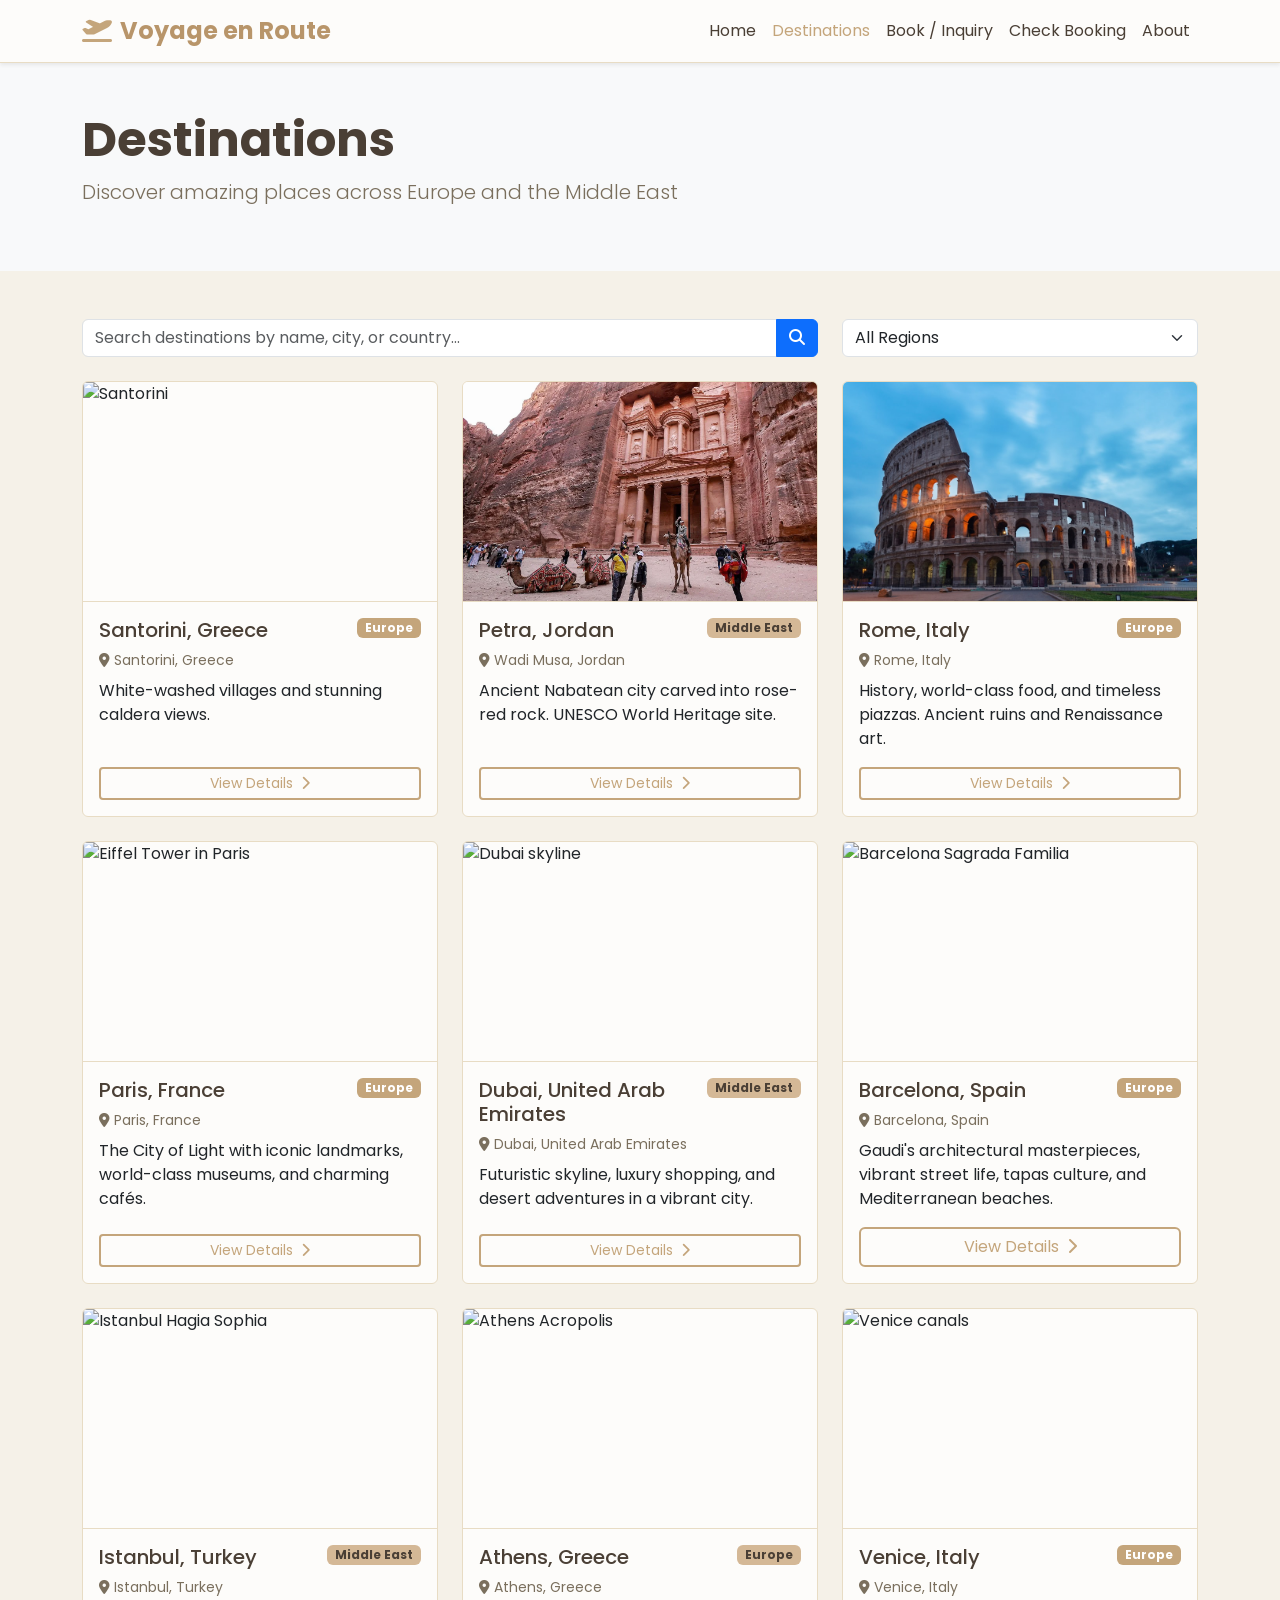
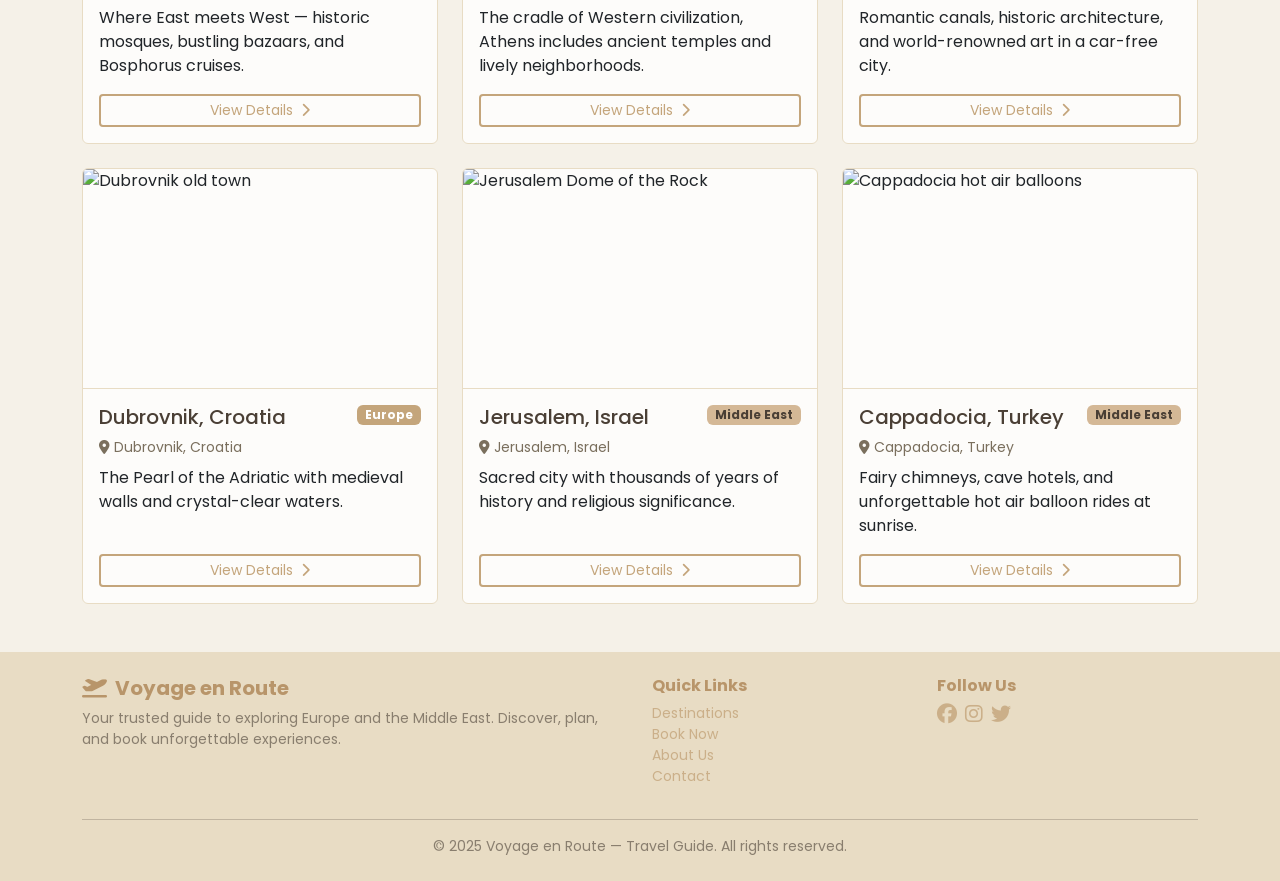
==== destinations/index.html @ e8e1bd35 "NVR V0.1" ====
<!doctype html>
<html lang="en">

<head>
    <meta charset="utf-8">
    <meta name="viewport" content="width=device-width, initial-scale=1">
    <meta name="description" content="Browse destinations across Europe and the Middle East.">
    <title>Destinations — Voyage en Route</title>

    <!-- fonts from google, i'm using this bcos why not -->
    <link rel="preconnect" href="https://fonts.googleapis.com">
    <link rel="preconnect" href="https://fonts.gstatic.com" crossorigin>
    <link href="https://fonts.googleapis.com/css2?family=Poppins:wght@400;600;700&display=swap" rel="stylesheet">

    <!-- font awesome, bcos ig it's awesome? -->
    <link rel="stylesheet" href="https://cdnjs.cloudflare.com/ajax/libs/font-awesome/6.5.1/css/all.min.css">

    <!-- bootstrap duh -->
    <link href="https://cdn.jsdelivr.net/npm/bootstrap@5.3.8/dist/css/bootstrap.min.css" rel="stylesheet">

    <!-- styles.css for cooler things -->
    <link rel="stylesheet" href="../assets/css/styles.css">
</head>

<body>
    <!-- oh this is the header!! -->
    <nav class="navbar navbar-expand-lg navbar-light bg-white shadow-sm sticky-top">
        <div class="container">
            <a class="navbar-brand fw-bold fs-4" href="../home.html">
                <i class="fas fa-plane-departure text-primary me-2"></i>Voyage en Route
            </a>
            <button class="navbar-toggler" type="button" data-bs-toggle="collapse" data-bs-target="#navbarNav"
                aria-controls="navbarNav" aria-expanded="false" aria-label="Toggle navigation">
                <span class="navbar-toggler-icon"></span>
            </button>
            <div class="collapse navbar-collapse" id="navbarNav">
                <ul class="navbar-nav ms-auto">
                    <li class="nav-item">
                        <a class="nav-link" href="../home.html">Home</a>
                    </li>
                    <li class="nav-item">
                        <a class="nav-link active" aria-current="page" href="index.html">Destinations</a>
                    </li>
                    <li class="nav-item">
                        <a class="nav-link" href="../bookings/create.html">Book / Inquiry</a>
                    </li>
                    <li class="nav-item">
                        <a class="nav-link" href="../bookings/check.html">Check Booking</a>
                    </li>
                    <li class="nav-item">
                        <a class="nav-link" href="../home.html#about">About</a>
                    </li>
                </ul>
            </div>
        </div>
    </nav>

    <!-- wait nvm this is the header -->
    <header class="bg-light py-5">
        <div class="container">
            <h1 class="display-5 fw-bold mb-2">Destinations</h1>
            <p class="lead text-muted">Discover amazing places across Europe and the Middle East</p>
        </div>
    </header>

    <!-- main page -->
    <main class="container my-5">
        <!-- search/filter your destinations -->
        <div class="row mb-4">
            <div class="col-md-8">
                <div class="input-group">
                    <input type="search" id="searchInput" class="form-control"
                        placeholder="Search destinations by name, city, or country...">
                    <button class="btn btn-primary" type="button">
                        <i class="fas fa-search"></i>
                    </button>
                </div>
            </div>
            <div class="col-md-4">
                <select class="form-select" id="regionFilter">
                    <option value="all">All Regions</option>
                    <option value="europe">Europe</option>
                    <option value="middleeast">Middle East</option>
                </select>
            </div>
        </div>

        <!-- destination grid? -->
        <div class="row g-4" id="destinationsGrid">
            <div class="col-sm-6 col-md-4" data-region="europe">
                <article class="card h-100 destination-card">
                    <img src="https://plus.unsplash.com/premium_photo-1661964149725-fbf14eabd38c?q=80&w=1170&auto=format&fit=crop&ixlib=rb-4.1.0&ixid=M3wxMjA3fDB8MHxwaG90by1wYWdlfHx8fGVufDB8fHx8fA%3D%3D" class="card-img-top" alt="Santorini">
                    <div class="card-body d-flex flex-column">
                        <div class="d-flex justify-content-between align-items-start mb-2">
                            <h5 class="card-title mb-0">Santorini, Greece</h5>
                            <span class="badge bg-primary">Europe</span>
                        </div>

                        <p class="card-text text-muted small mb-2">
                            <i class="fas fa-map-marker-alt me-1"></i>Santorini, Greece
                        </p>

                        <p class="card-text flex-grow-1">White-washed villages and stunning caldera views.</p>
                        <div class="mt-auto">
                            <a href="view.html?slug=santorini" class="btn btn-outline-primary btn-sm w-100">
                                View Details
                                <i class="fas fa-chevron-right ms-1"></i>
                            </a>
                        </div>
                    </div>
                </article>
            </div>

            <div class="col-sm-6 col-md-4" data-region="middleeast">
                <article class="card h-100 destination-card">
                    <img src="../assets/images/petra.jpg" class="card-img-top" alt="Petra ancient treasury">
                    <div class="card-body d-flex flex-column">
                        <div class="d-flex justify-content-between align-items-start mb-2">
                            <h5 class="card-title mb-0">Petra, Jordan</h5>
                            <span class="badge bg-warning text-dark">Middle East</span>
                        </div>

                        <p class="card-text text-muted small mb-2">
                            <i class="fas fa-map-marker-alt me-1"></i>Wadi Musa, Jordan
                        </p>

                        <p class="card-text flex-grow-1">Ancient Nabatean city carved into rose-red rock. UNESCO World
                            Heritage site.</p>
                        <div class="mt-auto">
                            <a href="view.html?slug=petra" class="btn btn-outline-primary btn-sm w-100">
                                View Details
                                <i class="fas fa-chevron-right ms-1"></i>
                            </a>
                        </div>
                    </div>
                </article>
            </div>

            <div class="col-sm-6 col-md-4" data-region="europe">
                <article class="card h-100 destination-card">
                    <img src="../assets/images/rome.jpg" class="card-img-top" alt="Colosseum in Rome">
                    <div class="card-body d-flex flex-column">
                        <div class="d-flex justify-content-between align-items-start mb-2">
                            <h5 class="card-title mb-0">Rome, Italy</h5>
                            <span class="badge bg-primary">Europe</span>
                        </div>

                        <p class="card-text text-muted small mb-2">
                            <i class="fas fa-map-marker-alt me-1"></i>Rome, Italy
                        </p>

                        <p class="card-text flex-grow-1">History, world-class food, and timeless piazzas. Ancient ruins
                            and Renaissance art.</p>
                        <div class="mt-auto">
                            <a href="view.html?slug=rome" class="btn btn-outline-primary btn-sm w-100">
                                View Details
                                <i class="fas fa-chevron-right ms-1"></i>
                            </a>
                        </div>
                    </div>
                </article>
            </div>

            <div class="col-sm-6 col-md-4" data-region="europe">
                <article class="card h-100 destination-card">
                    <img src="https://images.unsplash.com/photo-1502602898657-3e91760cbb34?w=900&auto=format&fit=crop"
                        class="card-img-top" alt="Eiffel Tower in Paris">
                    <div class="card-body d-flex flex-column">
                        <div class="d-flex justify-content-between align-items-start mb-2">
                            <h5 class="card-title mb-0">Paris, France</h5>
                            <span class="badge bg-primary">Europe</span>
                        </div>

                        <p class="card-text text-muted small mb-2">
                            <i class="fas fa-map-marker-alt me-1"></i>Paris, France
                        </p>

                        <p class="card-text flex-grow-1">The City of Light with iconic landmarks, world-class museums,
                            and charming cafés.</p>
                        <div class="mt-auto">
                            <a href="view.html?slug=paris" class="btn btn-outline-primary btn-sm w-100">
                                View Details
                                <i class="fas fa-chevron-right ms-1"></i>
                            </a>
                        </div>
                    </div>
                </article>
            </div>

            <div class="col-sm-6 col-md-4" data-region="middleeast">
                <article class="card h-100 destination-card">
                    <img src="https://images.unsplash.com/photo-1512453979798-5ea266f8880c?w=900&auto=format&fit=crop"
                        class="card-img-top" alt="Dubai skyline">
                    <div class="card-body d-flex flex-column">
                        <div class="d-flex justify-content-between align-items-start mb-2">
                            <h5 class="card-title mb-0">Dubai, United Arab Emirates</h5>
                            <span class="badge bg-warning text-dark">Middle East</span>
                        </div>

                        <p class="card-text text-muted small mb-2">
                            <i class="fas fa-map-marker-alt me-1"></i>Dubai, United Arab Emirates
                        </p>

                        <p class="card-text flex-grow-1">Futuristic skyline, luxury shopping, and desert adventures in a
                            vibrant city.</p>
                        <div class="mt-auto">
                            <a href="view.html?slug=dubai" class="btn btn-outline-primary btn-sm w-100">
                                View Details
                                <i class="fas fa-chevron-right ms-1"></i>
                            </a>
                        </div>
                    </div>
                </article>
            </div>

            <div class="col-sm-6 col-md-4" data-region="europe">
                <article class="card h-100 destination-card">
                    <img src="https://images.unsplash.com/photo-1583422409516-2895a77efded?w=900&auto=format&fit=crop"
                        class="card-img-top" alt="Barcelona Sagrada Familia">
                    <div class="card-body d-flex flex-column">
                        <div class="d-flex justify-content-between align-items-start mb-2">
                            <h5 class="card-title mb-0">Barcelona, Spain</h5>
                            <span class="badge bg-primary">Europe</span>
                        </div>

                        <p class="card-text text-muted small mb-2">
                            <i class="fas fa-map-marker-alt me-1"></i>Barcelona, Spain
                        </p>

                        <p class="card-text flex-grow-1">Gaudi's architectural masterpieces, vibrant street life, tapas
                            culture, and Mediterranean beaches.</p>
                        <div class="mt-auto">
                            <a href="view.html?slug=barcelona" class="btn btn-outline-primary btn0sm w-100">
                                View Details
                                <i class="fas fa-chevron-right ms-1"></i>
                            </a>
                        </div>
                    </div>
                </article>
            </div>

            <div class="col-sm-6 col-md-4" data-region="middleeast">
                <article class="card h-100 destination-card">
                    <img src="https://images.unsplash.com/photo-1524231757912-21f4fe3a7200?w=900&auto=format&fit=crop"
                        class="card-img-top" alt="Istanbul Hagia Sophia">
                    <div class="card-body d-flex flex-column">
                        <div class="d-flex justify-content-between align-items-start mb-2">
                            <h5 class="card-title mb-0">Istanbul, Turkey</h5>
                            <span class="badge bg-warning text-dark">Middle East</span>
                        </div>

                        <p class="card-text text-muted small mb-2">
                            <i class="fas fa-map-marker-alt me-1"></i>Istanbul, Turkey
                        </p>

                        <p class="card-text flex-grow-1">Where East meets West — historic mosques, bustling bazaars, and
                            Bosphorus cruises.</p>

                        <div class="mt-auto">
                            <a href="view.html?slug=istanbul" class="btn btn-outline-primary btn-sm w-100">
                                View Details
                                <i class="fas fa-chevron-right ms-1"></i>
                            </a>
                        </div>
                    </div>
                </article>
            </div>

            <div class="col-sm-6 col-md-4" data-region="europe">
                <article class="card h-100 destination-card">
                    <img src="https://images.unsplash.com/photo-1605707141131-aa742dcf4671?q=80&w=735&auto=format&fit=crop&ixlib=rb-4.1.0&ixid=M3wxMjA3fDB8MHxwaG90by1wYWdlfHx8fGVufDB8fHx8fA%3D%3D"
                        class="card-img-top" alt="Athens Acropolis">
                    <div class="card-body d-flex flex-column">
                        <div class="d-flex justify-content-between align-items-start mb-2">
                            <h5 class="card-title mb-0">Athens, Greece</h5>
                            <span class="badge bg-warning text-dark">Europe</span>
                        </div>

                        <p class="card-text text-muted small mb-2">
                            <i class="fas fa-map-marker-alt me-1"></i>Athens, Greece
                        </p>

                        <p class="card-text flex-grow-1">The cradle of Western civilization, Athens includes ancient
                            temples and lively neighborhoods.</p>

                        <div class="mt-auto">
                            <a href="view.html?slug=athens" class="btn btn-outline-primary btn-sm w-100">
                                View Details <i class="fas fa-chevron-right ms-1"></i>
                            </a>
                        </div>
                    </div>
                </article>
            </div>

            <div class="col-sm-6 col-md-4" data-region="europe">
                <article class="card h-100 destination-card">
                    <img src="https://images.unsplash.com/photo-1523906921802-b5d2d899e93b?w=900&auto=format&fit=crop"
                        class="card-img-top" alt="Venice canals">
                    <div class="card-body d-flex flex-column">
                        <div class="d-flex justify-content-between align-items-start mb-2">
                            <h5 class="card-title mb-0">Venice, Italy</h5>
                            <span class="badge bg-primary">Europe</span>
                        </div>

                        <p class="card-text text-muted small mb-2">
                            <i class="fas fa-map-marker-alt me-1"></i>Venice, Italy
                        </p>

                        <p class="card-text flex-grow-1">Romantic canals, historic architecture, and world-renowned art
                            in a car-free city.</p>

                        <div class="mt-auto">
                            <a href="view.html?slug=venice" class="btn btn-outline-primary btn-sm w-100">
                                View Details <i class="fas fa-chevron-right ms-1"></i>
                            </a>
                        </div>
                    </div>
                </article>
            </div>

            <div class="col-sm-6 col-md-4" data-region="europe">
                <article class="card h-100 destination-card">
                    <img src="https://images.unsplash.com/photo-1414862625453-d87604a607e4?q=80&w=1332&auto=format&fit=crop&ixlib=rb-4.1.0&ixid=M3wxMjA3fDB8MHxwaG90by1wYWdlfHx8fGVufDB8fHx8fA%3D%3D"
                        class="card-img-top" alt="Dubrovnik old town">
                    <div class="card-body d-flex flex-column">
                        <div class="d-flex justify-content-between align-items-start mb-2">
                            <h5 class="card-title mb-0">Dubrovnik, Croatia</h5>
                            <span class="badge bg-primary">Europe</span>
                        </div>

                        <p class="card-text text-muted small mb-2">
                            <i class="fas fa-map-marker-alt me-1"></i>Dubrovnik, Croatia
                        </p>

                        <p class="card-text flex-grow-1">The Pearl of the Adriatic with medieval walls and crystal-clear
                            waters.</p>

                        <div class="mt-auto">
                            <a href="view.html?slug=dubrovnik" class="btn btn-outline-primary btn-sm w-100">
                                View Details <i class="fas fa-chevron-right ms-1"></i>
                            </a>
                        </div>
                    </div>
                </article>
            </div>

            <div class="col-sm-6 col-md-4" data-region="middleeast">
                <article class="card h-100 destination-card">
                    <img src="https://images.unsplash.com/photo-1614517453351-6c1522fc7a56?q=80&w=1170&auto=format&fit=crop&ixlib=rb-4.1.0&ixid=M3wxMjA3fDB8MHxwaG90by1wYWdlfHx8fGVufDB8fHx8fA%3D%3D"
                        class="card-img-top" alt="Jerusalem Dome of the Rock">
                    <div class="card-body d-flex flex-column">
                        <div class="d-flex justify-content-between align-items-start mb-2">
                            <h5 class="card-title mb-0">Jerusalem, Israel</h5>
                            <span class="badge bg-warning text-dark">Middle East</span>
                        </div>

                        <p class="card-text text-muted small mb-2">
                            <i class="fas fa-map-marker-alt me-1"></i>Jerusalem, Israel
                        </p>

                        <p class="card-text flex-grow-1">Sacred city with thousands of years of history and religious
                            significance.</p>

                        <div class="mt-auto">
                            <a href="view.html?slug=jerusalem" class="btn btn-outline-primary btn-sm w-100">
                                View Details <i class="fas fa-chevron-right ms-1"></i>
                            </a>
                        </div>
                    </div>
                </article>
            </div>

            <div class="col-sm-6 col-md-4" data-region="middleeast">
                <article class="card h-100 destination-card">
                    <img src="https://images.unsplash.com/photo-1627933577672-d191b77baa9c?q=80&w=1170&auto=format&fit=crop&ixlib=rb-4.1.0&ixid=M3wxMjA3fDB8MHxwaG90by1wYWdlfHx8fGVufDB8fHx8fA%3D%3D"
                        class="card-img-top" alt="Cappadocia hot air balloons">
                    <div class="card-body d-flex flex-column">
                        <div class="d-flex justify-content-between align-items-start mb-2">
                            <h5 class="card-title mb-0">Cappadocia, Turkey</h5>
                            <span class="badge bg-warning text-dark">Middle East</span>
                        </div>

                        <p class="card-text text-muted small mb-2">
                            <i class="fas fa-map-marker-alt me-1"></i>Cappadocia, Turkey
                        </p>

                        <p class="card-text flex-grow-1">Fairy chimneys, cave hotels, and unforgettable hot air balloon
                            rides at sunrise.</p>

                        <div class="mt-auto">
                            <a href="view.html?slug=cappadocia" class="btn btn-outline-primary btn-sm w-100">
                                View Details <i class="fas fa-chevron-right ms-1"></i>
                            </a>
                        </div>
                    </div>
                </article>
            </div>
        </div>
    </main>

    <!-- yay we reached the footer -->
    <footer class="bg-dark text-white py-4" id="about">
      <div class="container">
        <div class="row">
          <div class="col-md-6 mb-3 mb-md-0">
            <h5 class="fw-bold">
              <i class="fas fa-plane-departure me-2"></i>Voyage en Route
            </h5>
            <p class="small text-white-50">Your trusted guide to exploring Europe and the Middle East. Discover, plan, and book unforgettable experiences.</p>
          </div>
          <div class="col-md-3 mb-3 mb-md-0">
            <h6 class="fw-bold">Quick Links</h6>
            <ul class="list-unstyled small">
              <li><a href="destinations/index.html" class="text-white-50 text-decoration-none">Destinations</a></li>
              <li><a href="bookings/create.html" class="text-white-50 text-decoration-none">Book Now</a></li>
              <li><a href="../home.html#about" class="text-white-50 text-decoration-none">About Us</a></li>
              <li><a href="#" class="text-white-50 text-decoration-none">Contact</a></li>
            </ul>
          </div>
          <div class="col-md-3">
            <h6 class="fw-bold">Follow Us</h6>
            <div class="d-flex gap-2">
              <a href="#" class="text-white-50" aria-label="Facebook"><i class="fab fa-facebook fa-lg"></i></a>
              <a href="#" class="text-white-50" aria-label="Instagram"><i class="fab fa-instagram fa-lg"></i></a>
              <a href="#" class="text-white-50" aria-label="Twitter"><i class="fab fa-twitter fa-lg"></i></a>
            </div>
          </div>
        </div>
        <hr class="bg-white-50 my-3">
        <div class="text-center small text-white-50">
          &copy; 2025 Voyage en Route — Travel Guide. All rights reserved.
        </div>
      </div>
    </footer>

    <!-- javascript for bootstrap bcos we'll have to put apis!! -->
    <script src="https://cdn.jsdelivr.net/npm/bootstrap@5.3.8/dist/js/bootstrap.bundle.min.js"></script>
    <script src="../assets/js/frontend.js"></script>
    <script>
        // Search and filter functionality
        document.addEventListener('DOMContentLoaded', function () {
            const searchInput = document.getElementById('searchInput');
            const regionFilter = document.getElementById('regionFilter');
            const cards = document.querySelectorAll('[data-region]');

            function destfilters() {
                const searchTerm = searchInput.value.toLowerCase();
                const selectedRegion = regionFilter.value;

                cards.forEach(card => {
                    const title = card.querySelector('.card-title').textContent.toLowerCase();
                    const location = card.querySelector('.card-text').textContent.toLowerCase();
                    const region = card.dataset.region;

                    const matchesSearch = title.includes(searchTerm) || location.includes(searchTerm);
                    const matchesRegion = selectedRegion === 'all' || region === selectedRegion;

                    card.style.display = (matchesSearch && matchesRegion) ? '' : 'none';
                });
            }

            searchInput.addEventListener('input', destfilters);
            regionFilter.addEventListener('change', destfilters);
        });
    </script>
</body>

</html>
---- assets/css/styles.css ----
/* Beige Aesthetic Theme - Enhanced Specificity */
:root {
  --primary: #c4a57b !important;
  --secondary: #d4b896 !important;
  --accent: #b8956a !important;
  --beige-light: #f5f1e8 !important;
  --beige-dark: #e8dcc4 !important;
  --text-dark: #4a3f35 !important;
  --white: #fdfcfa !important;
  --bs-primary: #c4a57b !important;
  --bs-primary-rgb: 196, 165, 123 !important;
}

body {
  background: var(--beige-light) !important;
  color: var(--text-dark) !important;
  font-family: 'Poppins', 'Georgia', serif !important;
}

/* Navbar */
.navbar.bg-white {
  background: var(--white) !important;
  border-bottom: 1px solid var(--beige-dark);
}

.navbar-brand {
  color: var(--accent) !important;
  font-weight: 700;
}

.nav-link {
  color: var(--text-dark) !important;
}

.nav-link:hover,
.nav-link.active {
  color: var(--primary) !important;
}

/* Hero Section */
.hero {
  background: linear-gradient(135deg, rgba(196, 165, 123, 0.85), rgba(212, 184, 150, 0.85)),
              url('../images/hero-bg.jpg') !important;
  background-size: cover !important;
  background-position: center !important;
  padding: 6rem 0 !important;
  color: var(--text-dark) !important;
}

.hero h1 {
  color: var(--white) !important;
  text-shadow: 2px 2px 4px rgba(74, 63, 53, 0.3);
}

.hero .lead {
  color: var(--white) !important;
}

.hero .btn-primary {
  background: var(--primary) !important;
  border: 2px solid var(--primary) !important;
  color: var(--white) !important;
  font-weight: 600;
}

.hero .btn-primary:hover {
  background: var(--accent) !important;
  border-color: var(--accent) !important;
  transform: translateY(-2px);
  box-shadow: 0 6px 20px rgba(196, 165, 123, 0.4);
}

.hero .btn-outline-light {
  border: 2px solid var(--white) !important;
  color: var(--white) !important;
}

.hero .btn-outline-light:hover {
  background: rgba(255, 255, 255, 0.2) !important;
  border-color: var(--white) !important;
}

/* Cards */
.card {
  background: var(--white) !important;
  border: 1px solid var(--beige-dark) !important;
  transition: transform 0.3s ease, box-shadow 0.3s ease;
}

.destination-card:hover {
  transform: translateY(-8px) !important;
  box-shadow: 0 12px 24px rgba(196, 165, 123, 0.2) !important;
  border-color: var(--primary) !important;
}

.card-title {
  color: var(--text-dark) !important;
}

.badge.bg-primary {
  background: var(--primary) !important;
  border-color: var(--primary) !important;
}

.badge.bg-warning {
  background: var(--secondary) !important;
  color: var(--text-dark) !important;
  border-color: var(--secondary) !important;
}

.btn-outline-primary {
  border: 2px solid var(--primary) !important;
  color: var(--primary) !important;
  background: transparent !important;
}

.btn-outline-primary:hover {
  background: var(--primary) !important;
  color: var(--white) !important;
  border-color: var(--primary) !important;
}

/* Section Headers */
h2, h3, h4, h5, h6 {
  color: var(--accent) !important;
}

/* Filter Buttons */
.btn-check:checked + .btn-outline-primary {
  background: var(--primary) !important;
  border-color: var(--primary) !important;
  color: var(--white) !important;
}

/* Feature Icons */
.feature-icon i {
  color: var(--primary) !important;
}

/* Footer */
footer.bg-dark {
  background: var(--beige-dark) !important;
  color: var(--text-dark) !important;
}

footer h5, footer h6 {
  color: var(--accent) !important;
}

footer a {
  color: var(--text-dark) !important;
  opacity: 0.8;
}

footer a:hover {
  opacity: 1 !important;
  color: var(--primary) !important;
}

/* Text Muted Override */
.text-muted {
  color: #7a6f5d !important;
}

.text-white-50 {
  color: rgba(74, 63, 53, 0.6) !important;
}

/* Links */
a:not(.btn):not(.nav-link):not(.navbar-brand) {
  color: var(--primary) !important;
  text-decoration: none;
}

a:not(.btn):not(.nav-link):not(.navbar-brand):hover {
  color: var(--accent) !important;
}

/* Card Images */
.card-img-top {
  height: 220px;
  object-fit: cover;
  border-bottom: 1px solid var(--beige-dark);
}
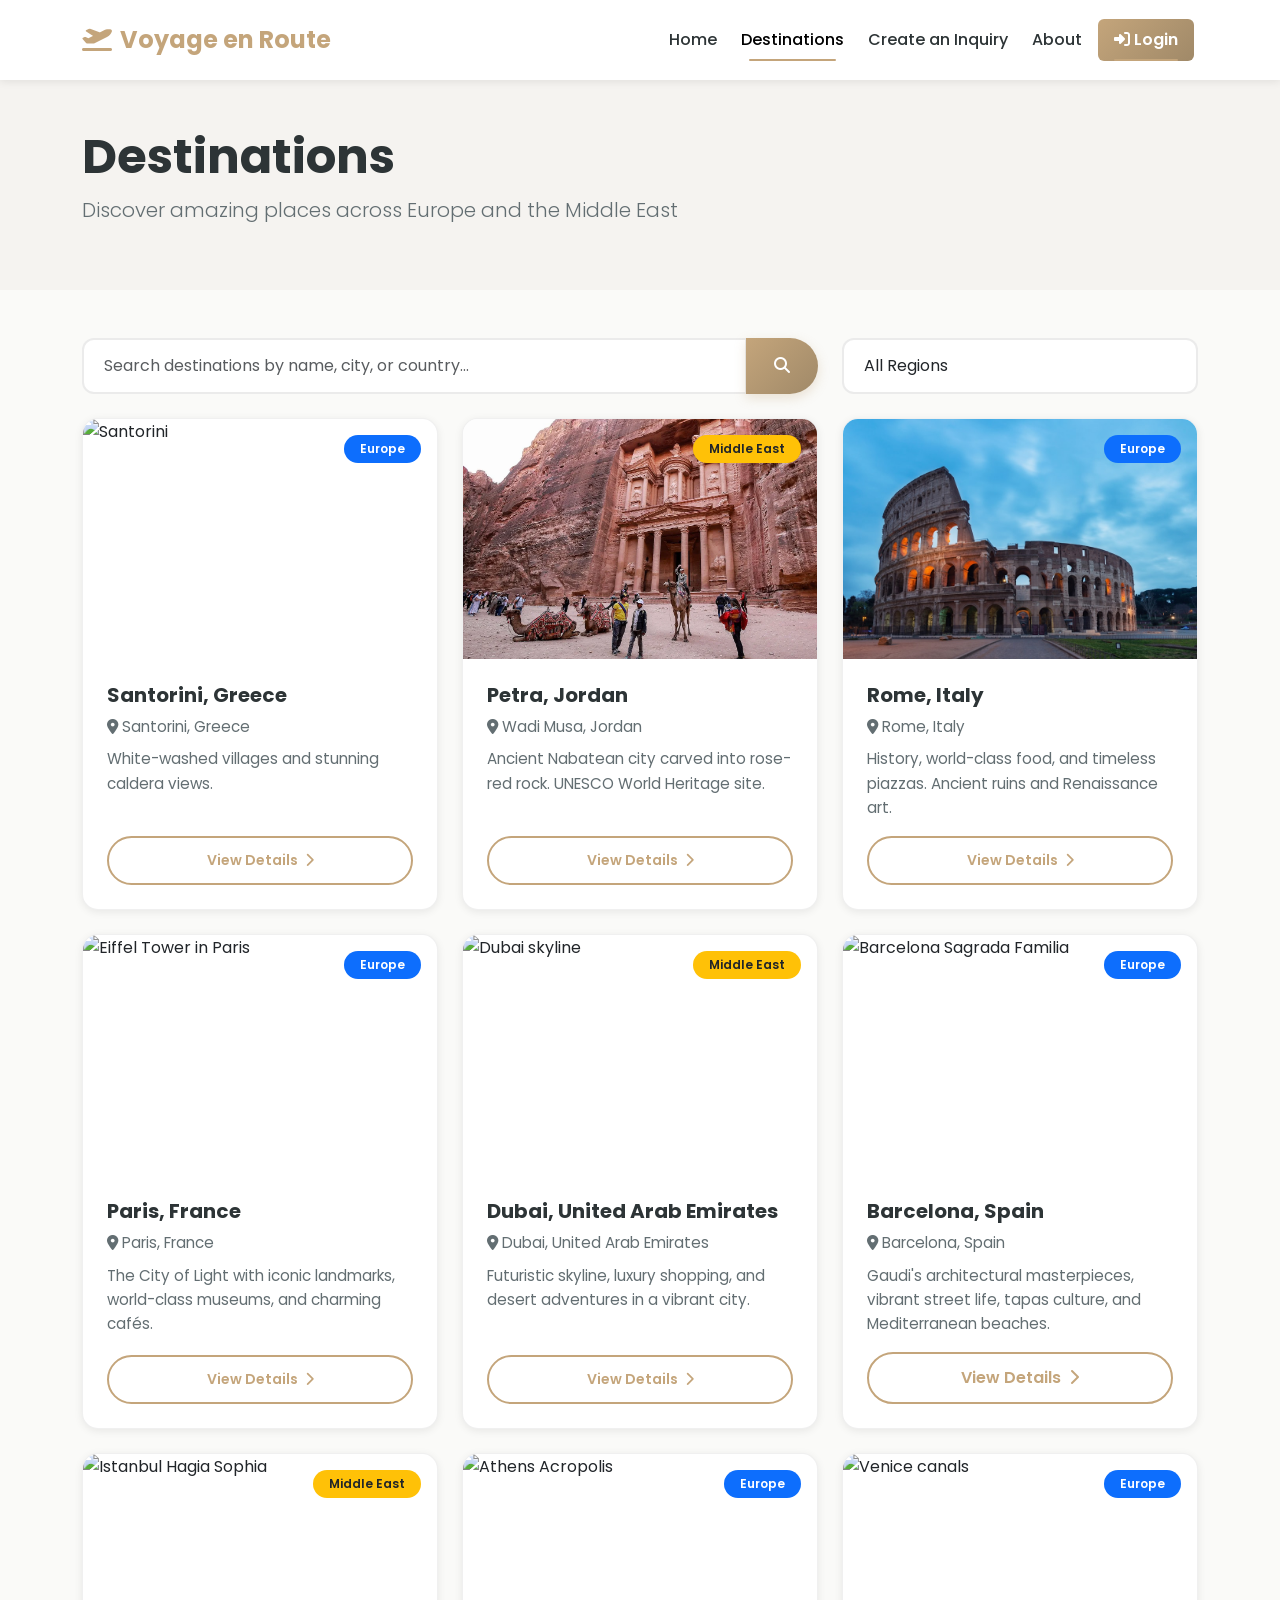
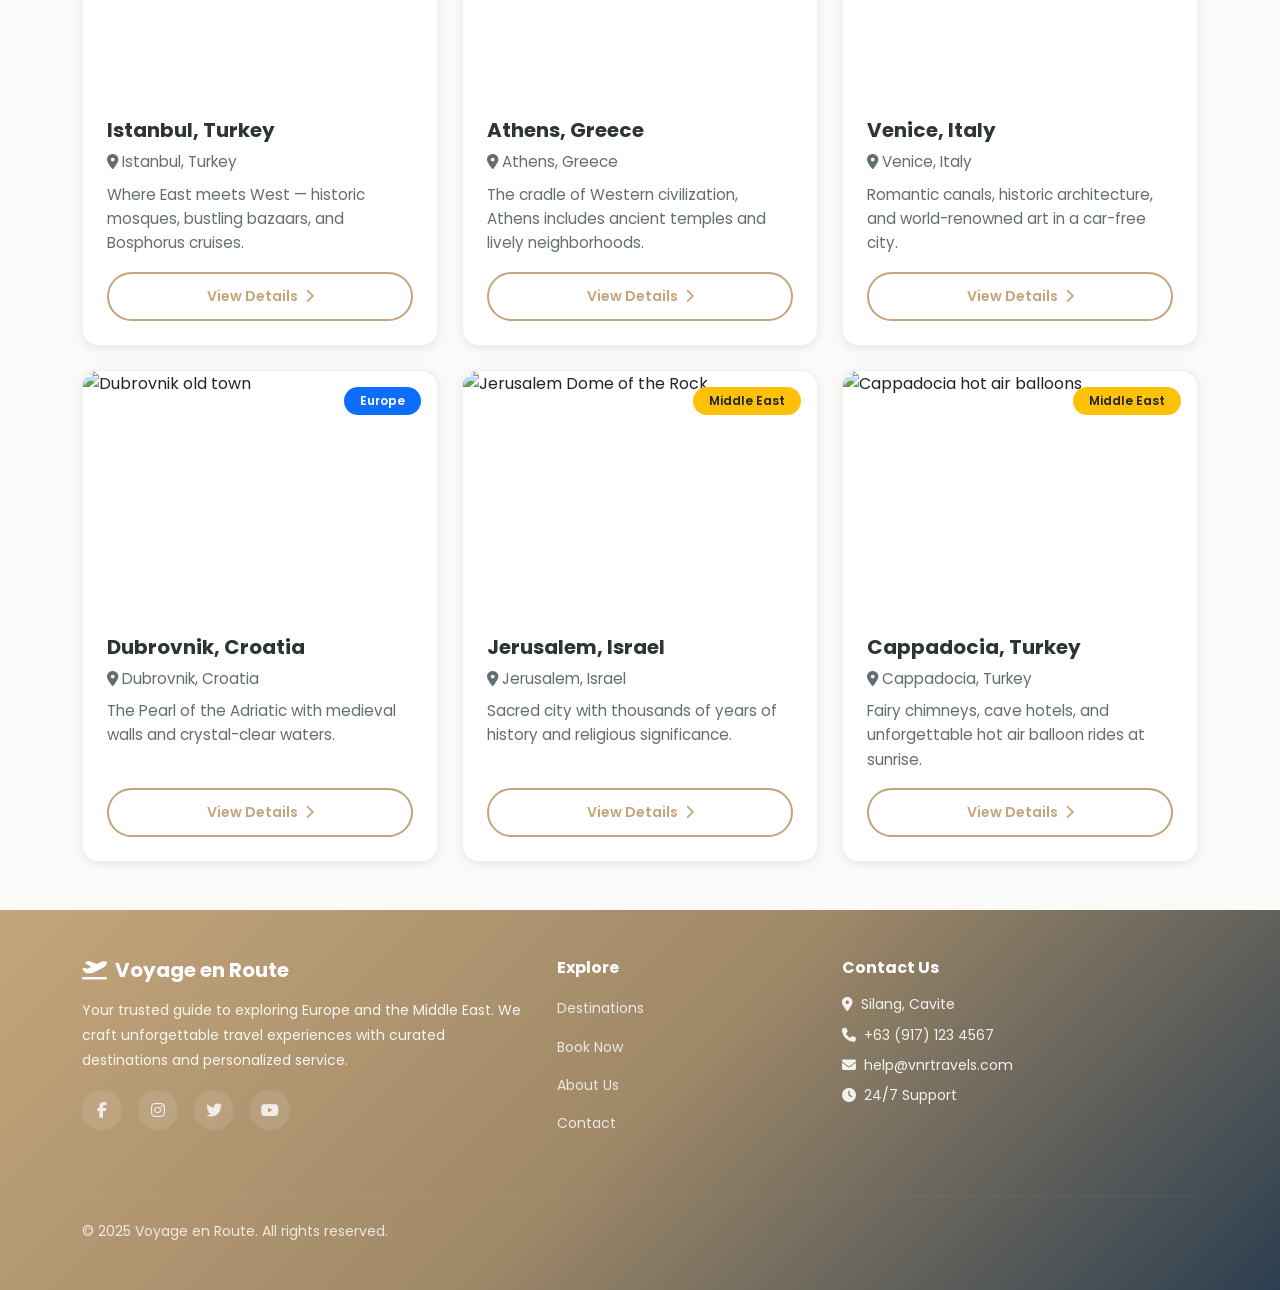
==== commit 11c6387a: "NVR v0.3" ====
--- a/destinations/index.html
+++ b/destinations/index.html
@@ -42,13 +42,17 @@
                         <a class="nav-link active" aria-current="page" href="index.html">Destinations</a>
                     </li>
                     <li class="nav-item">
-                        <a class="nav-link" href="../bookings/create.html">Book / Inquiry</a>
-                    </li>
-                    <li class="nav-item">
-                        <a class="nav-link" href="../bookings/check.html">Check Booking</a>
+                        <a class="nav-link" href="../bookings/create.html">Create an Inquiry</a>
                     </li>
                     <li class="nav-item">
                         <a class="nav-link" href="../home.html#about">About</a>
+                    </li>
+
+                    <li class="nav-item">
+                        <a class="nav-link active px-3 py-2 rounded" aria-current="page" href="../bookings/check.html"
+                            style="background: linear-gradient(135deg, #c4a57b 0%, #a08968 100%); color: white !important; font-weight: 600;">
+                            <i class="fas fa-sign-in-alt me-1"></i>Login
+                        </a>
                     </li>
                 </ul>
             </div>
@@ -273,7 +277,7 @@
                     <div class="card-body d-flex flex-column">
                         <div class="d-flex justify-content-between align-items-start mb-2">
                             <h5 class="card-title mb-0">Athens, Greece</h5>
-                            <span class="badge bg-warning text-dark">Europe</span>
+                            <span class="badge bg-primary">Europe</span>
                         </div>
 
                         <p class="card-text text-muted small mb-2">
@@ -399,36 +403,55 @@
     </main>
 
     <!-- yay we reached the footer -->
-    <footer class="bg-dark text-white py-4" id="about">
+    <footer class="text-white py-5" style="background: linear-gradient(135deg, #c4a57b 0%, #a08968 50%, #2c3e50 100%);">
       <div class="container">
-        <div class="row">
-          <div class="col-md-6 mb-3 mb-md-0">
-            <h5 class="fw-bold">
+        <div class="row g-4">
+          <div class="col-lg-5 col-md-6">
+            <h5 class="fw-bold mb-3">
               <i class="fas fa-plane-departure me-2"></i>Voyage en Route
             </h5>
-            <p class="small text-white-50">Your trusted guide to exploring Europe and the Middle East. Discover, plan, and book unforgettable experiences.</p>
+            <p class="small" style="opacity: 0.9; line-height: 1.8;">Your trusted guide to exploring Europe and the Middle East. We craft unforgettable travel experiences with curated destinations and personalized service.</p>
+            <div class="d-flex gap-3 mt-3">
+              <a href="#" class="social-link" aria-label="Facebook"><i class="fab fa-facebook-f"></i></a>
+              <a href="#" class="social-link" aria-label="Instagram"><i class="fab fa-instagram"></i></a>
+              <a href="#" class="social-link" aria-label="Twitter"><i class="fab fa-twitter"></i></a>
+              <a href="#" class="social-link" aria-label="YouTube"><i class="fab fa-youtube"></i></a>
+            </div>
           </div>
-          <div class="col-md-3 mb-3 mb-md-0">
-            <h6 class="fw-bold">Quick Links</h6>
-            <ul class="list-unstyled small">
-              <li><a href="destinations/index.html" class="text-white-50 text-decoration-none">Destinations</a></li>
-              <li><a href="bookings/create.html" class="text-white-50 text-decoration-none">Book Now</a></li>
-              <li><a href="../home.html#about" class="text-white-50 text-decoration-none">About Us</a></li>
-              <li><a href="#" class="text-white-50 text-decoration-none">Contact</a></li>
+          <div class="col-lg-3 col-md-6">
+            <h6 class="fw-bold mb-3">Explore</h6>
+            <ul class="list-unstyled small footer-links">
+              <li class="mb-2"><a href="destinations/index.html" style="color: rgba(255,255,255,0.8);">Destinations</a></li>
+              <li class="mb-2"><a href="bookings/create.html" style="color: rgba(255,255,255,0.8);">Book Now</a></li>
+              <li class="mb-2"><a href="../home.html#about" style="color: rgba(255,255,255,0.8);">About Us</a></li>
+              <li class="mb-2"><a href="#contact" style="color: rgba(255,255,255,0.8);">Contact</a></li>
             </ul>
           </div>
-          <div class="col-md-3">
-            <h6 class="fw-bold">Follow Us</h6>
-            <div class="d-flex gap-2">
-              <a href="#" class="text-white-50" aria-label="Facebook"><i class="fab fa-facebook fa-lg"></i></a>
-              <a href="#" class="text-white-50" aria-label="Instagram"><i class="fab fa-instagram fa-lg"></i></a>
-              <a href="#" class="text-white-50" aria-label="Twitter"><i class="fab fa-twitter fa-lg"></i></a>
-            </div>
+          <div class="col-lg-4 col-md-6">
+            <h6 class="fw-bold mb-3">Contact Us</h6>
+            <ul class="list-unstyled small">
+              <li class="mb-2" style="opacity: 0.9;">
+                <i class="fas fa-map-marker-alt me-2"></i>Silang, Cavite
+              </li>
+              <li class="mb-2" style="opacity: 0.9;">
+                <i class="fas fa-phone me-2"></i>+63 (917) 123 4567
+              </li>
+              <li class="mb-2" style="opacity: 0.9;">
+                <i class="fas fa-envelope me-2"></i>help@vnrtravels.com
+              </li>
+              <li class="mb-2" style="opacity: 0.9;">
+                <i class="fas fa-clock me-2"></i>24/7 Support
+              </li>
+            </ul>
           </div>
         </div>
-        <hr class="bg-white-50 my-3">
-        <div class="text-center small text-white-50">
-          &copy; 2025 Voyage en Route — Travel Guide. All rights reserved.
+        <hr style="border-color: rgba(255,255,255,0.2); margin: 2.5rem 0 1.5rem;">
+        <div class="row align-items-center">
+          <div class="col-md-6 text-center text-md-start">
+            <p class="small mb-0" style="opacity: 0.8;">
+              &copy; 2025 Voyage en Route. All rights reserved.
+            </p>
+          </div>
         </div>
       </div>
     </footer>
--- a/assets/css/styles.css
+++ b/assets/css/styles.css
@@ -1,184 +1,518 @@
-/* Beige Aesthetic Theme - Enhanced Specificity */
+/* Modern Professional Theme */
 :root {
-  --primary: #c4a57b !important;
-  --secondary: #d4b896 !important;
-  --accent: #b8956a !important;
-  --beige-light: #f5f1e8 !important;
-  --beige-dark: #e8dcc4 !important;
-  --text-dark: #4a3f35 !important;
-  --white: #fdfcfa !important;
-  --bs-primary: #c4a57b !important;
-  --bs-primary-rgb: 196, 165, 123 !important;
+  --primary: #c4a57b;
+  --primary-dark: #a08968;
+  --secondary: #2c3e50;
+  --accent: #3498db;
+  --beige-light: #fafaf8;
+  --beige-mid: #f5f3f0;
+  --text-dark: #2d3436;
+  --text-muted: #636e72;
+  --white: #ffffff;
+  --shadow-sm: 0 2px 8px rgba(0,0,0,0.08);
+  --shadow-md: 0 4px 16px rgba(0,0,0,0.12);
+  --shadow-lg: 0 8px 32px rgba(0,0,0,0.16);
+  --transition: all 0.3s cubic-bezier(0.4, 0, 0.2, 1);
+}
+
+* {
+  margin: 0;
+  padding: 0;
+  box-sizing: border-box;
 }
 
 body {
-  background: var(--beige-light) !important;
-  color: var(--text-dark) !important;
-  font-family: 'Poppins', 'Georgia', serif !important;
-}
-
-/* Navbar */
-.navbar.bg-white {
-  background: var(--white) !important;
-  border-bottom: 1px solid var(--beige-dark);
+  background: var(--beige-light);
+  color: var(--text-dark);
+  font-family: 'Poppins', -apple-system, BlinkMacSystemFont, 'Segoe UI', sans-serif;
+  line-height: 1.6;
+  overflow-x: hidden;
+}
+
+/* Navbar - Modern & Sticky */
+.navbar {
+  background: var(--white);
+  backdrop-filter: blur(10px);
+  box-shadow: var(--shadow-sm);
+  padding: 1rem 0;
+  transition: var(--transition);
+  border-bottom: none;
 }
 
 .navbar-brand {
-  color: var(--accent) !important;
+  color: var(--primary);
   font-weight: 700;
+  font-size: 1.5rem;
+  transition: var(--transition);
+}
+
+.navbar-brand:hover {
+  color: var(--primary-dark);
+  transform: translateX(2px);
 }
 
 .nav-link {
-  color: var(--text-dark) !important;
-}
-
-.nav-link:hover,
+  color: var(--text-dark);
+  font-weight: 500;
+  padding: 0.5rem 1rem;
+  margin: 0 0.25rem;
+  border-radius: 8px;
+  transition: var(--transition);
+  position: relative;
+}
+
+.nav-link:hover {
+  color: var(--primary);
+  background: rgba(196, 165, 123, 0.1);
+}
+
 .nav-link.active {
-  color: var(--primary) !important;
-}
-
-/* Hero Section */
-.hero {
-  background: linear-gradient(135deg, rgba(196, 165, 123, 0.85), rgba(212, 184, 150, 0.85)),
-              url('../images/hero-bg.jpg') !important;
-  background-size: cover !important;
-  background-position: center !important;
-  padding: 6rem 0 !important;
-  color: var(--text-dark) !important;
-}
-
-.hero h1 {
-  color: var(--white) !important;
-  text-shadow: 2px 2px 4px rgba(74, 63, 53, 0.3);
-}
-
-.hero .lead {
-  color: var(--white) !important;
-}
-
-.hero .btn-primary {
-  background: var(--primary) !important;
-  border: 2px solid var(--primary) !important;
+  color: var(--primary);
+}
+
+.nav-link.active::after {
+  content: '';
+  position: absolute;
+  bottom: 0;
+  left: 1rem;
+  right: 1rem;
+  height: 2px;
+  background: var(--primary);
+  border-radius: 2px;
+}
+
+.btn-login-nav {
+  background: linear-gradient(135deg, var(--primary) 0%, var(--primary-dark) 100%);
   color: var(--white) !important;
   font-weight: 600;
-}
-
-.hero .btn-primary:hover {
-  background: var(--accent) !important;
-  border-color: var(--accent) !important;
+  padding: 0.625rem 1.5rem !important;
+  border-radius: 50px;
+  transition: var(--transition);
+  box-shadow: 0 4px 12px rgba(196, 165, 123, 0.3);
+}
+
+.btn-login-nav:hover {
   transform: translateY(-2px);
   box-shadow: 0 6px 20px rgba(196, 165, 123, 0.4);
+  background: linear-gradient(135deg, var(--primary-dark) 0%, var(--primary) 100%);
+}
+
+/* Hero Section - Premium Look */
+.hero {
+  background: linear-gradient(135deg, rgba(44, 62, 80, 0.9) 0%, rgba(196, 165, 123, 0.85) 100%),
+              url('../images/hero-bg.jpg');
+  background-size: cover;
+  background-position: center;
+  background-attachment: fixed;
+  padding: 8rem 0 6rem;
+  color: var(--white);
+  position: relative;
+  overflow: hidden;
+}
+
+.hero::before {
+  content: '';
+  position: absolute;
+  top: 0;
+  left: 0;
+  right: 0;
+  bottom: 0;
+  background: radial-gradient(circle at 30% 50%, rgba(196, 165, 123, 0.2) 0%, transparent 50%);
+  pointer-events: none;
+}
+
+.hero .container {
+  position: relative;
+  z-index: 2;
+}
+
+.hero h1 {
+  font-size: 3.5rem;
+  font-weight: 800;
+  line-height: 1.2;
+  margin-bottom: 1.5rem;
+  text-shadow: 2px 4px 12px rgba(0,0,0,0.3);
+  animation: fadeInUp 0.8s ease-out;
+}
+
+.hero .lead {
+  font-size: 1.25rem;
+  font-weight: 400;
+  opacity: 0.95;
+  line-height: 1.8;
+  animation: fadeInUp 0.8s ease-out 0.2s both;
+}
+
+.hero .btn {
+  padding: 0.875rem 2rem;
+  font-size: 1.05rem;
+  font-weight: 600;
+  border-radius: 50px;
+  transition: var(--transition);
+  animation: fadeInUp 0.8s ease-out 0.4s both;
+}
+
+.hero .btn-primary {
+  background: var(--primary);
+  border: 2px solid var(--primary);
+  color: var(--white);
+  box-shadow: 0 4px 16px rgba(196, 165, 123, 0.4);
+}
+
+.hero .btn-primary:hover {
+  background: var(--primary-dark);
+  border-color: var(--primary-dark);
+  transform: translateY(-3px);
+  box-shadow: 0 8px 24px rgba(196, 165, 123, 0.5);
 }
 
 .hero .btn-outline-light {
-  border: 2px solid var(--white) !important;
-  color: var(--white) !important;
+  border: 2px solid rgba(255, 255, 255, 0.8);
+  color: var(--white);
+  background: transparent;
 }
 
 .hero .btn-outline-light:hover {
-  background: rgba(255, 255, 255, 0.2) !important;
-  border-color: var(--white) !important;
-}
-
-/* Cards */
+  background: rgba(255, 255, 255, 0.15);
+  border-color: var(--white);
+  transform: translateY(-3px);
+}
+
+.hero-image-wrapper {
+  animation: fadeInRight 1s ease-out 0.4s both;
+}
+
+.hero-image-wrapper img {
+  border-radius: 20px;
+  box-shadow: 0 20px 60px rgba(0, 0, 0, 0.3);
+  transition: var(--transition);
+}
+
+.hero-image-wrapper img:hover {
+  transform: scale(1.02);
+  box-shadow: 0 25px 70px rgba(0, 0, 0, 0.4);
+}
+
+@keyframes fadeInUp {
+  from {
+    opacity: 0;
+    transform: translateY(30px);
+  }
+  to {
+    opacity: 1;
+    transform: translateY(0);
+  }
+}
+
+@keyframes fadeInRight {
+  from {
+    opacity: 0;
+    transform: translateX(30px);
+  }
+  to {
+    opacity: 1;
+    transform: translateX(0);
+  }
+}
+
+/* Cards - Modern Design */
 .card {
-  background: var(--white) !important;
-  border: 1px solid var(--beige-dark) !important;
-  transition: transform 0.3s ease, box-shadow 0.3s ease;
-}
-
-.destination-card:hover {
-  transform: translateY(-8px) !important;
-  box-shadow: 0 12px 24px rgba(196, 165, 123, 0.2) !important;
-  border-color: var(--primary) !important;
+  background: var(--white);
+  border: 1px solid rgba(0,0,0,0.06);
+  border-radius: 16px;
+  overflow: hidden;
+  transition: var(--transition);
+  box-shadow: var(--shadow-sm);
+}
+
+.card:hover {
+  transform: translateY(-8px);
+  box-shadow: var(--shadow-lg);
+  border-color: var(--primary);
+}
+
+.card-img-top {
+  height: 240px;
+  object-fit: cover;
+  transition: var(--transition);
+}
+
+.card:hover .card-img-top {
+  transform: scale(1.05);
+}
+
+.card-body {
+  padding: 1.5rem;
 }
 
 .card-title {
-  color: var(--text-dark) !important;
+  color: var(--text-dark);
+  font-weight: 700;
+  font-size: 1.25rem;
+  margin-bottom: 0.75rem;
+}
+
+.card-text {
+  color: var(--text-muted);
+  font-size: 0.95rem;
+  line-height: 1.6;
+}
+
+.destination-card {
+  position: relative;
+  overflow: hidden;
+}
+
+.destination-card .badge {
+  position: absolute;
+  top: 1rem;
+  right: 1rem;
+  z-index: 10;
+  padding: 0.5rem 1rem;
+  font-weight: 600;
+  font-size: 0.75rem;
+  border-radius: 50px;
+  backdrop-filter: blur(10px);
+}
+
+/* Badges */
+.badge {
+  padding: 0.5rem 1rem;
+  border-radius: 50px;
+  font-weight: 600;
+  font-size: 0.8rem;
 }
 
 .badge.bg-primary {
-  background: var(--primary) !important;
-  border-color: var(--primary) !important;
+  background: var(--primary);
+  color: var(--white);
 }
 
 .badge.bg-warning {
-  background: var(--secondary) !important;
-  color: var(--text-dark) !important;
-  border-color: var(--secondary) !important;
+  background: #f39c12;
+  color: var(--white);
+}
+
+.badge.bg-success {
+  background: #27ae60;
+  color: var(--white);
+}
+
+.badge.bg-info {
+  background: var(--accent);
+  color: var(--white);
+}
+
+/* Buttons - Premium Style */
+.btn {
+  padding: 0.75rem 1.75rem;
+  border-radius: 50px;
+  font-weight: 600;
+  transition: var(--transition);
+  border: none;
+  cursor: pointer;
+}
+
+.btn-primary {
+  background: linear-gradient(135deg, var(--primary) 0%, var(--primary-dark) 100%);
+  color: var(--white);
+  box-shadow: 0 4px 12px rgba(196, 165, 123, 0.3);
+}
+
+.btn-primary:hover {
+  transform: translateY(-2px);
+  box-shadow: 0 6px 20px rgba(196, 165, 123, 0.4);
 }
 
 .btn-outline-primary {
-  border: 2px solid var(--primary) !important;
+  border: 2px solid var(--primary);
+  color: var(--primary);
+  background: transparent;
+}
+
+.btn-outline-primary:hover {
+  background: var(--primary);
+  color: var(--white);
+  transform: translateY(-2px);
+  box-shadow: 0 4px 12px rgba(196, 165, 123, 0.3);
+}
+
+.btn-outline-primary.active,
+.btn-check:checked + .btn-outline-primary {
+  background: var(--primary);
+  color: var(--white);
+  border-color: var(--primary);
+}
+
+/* Section Styling */
+section {
+  padding: 5rem 0;
+}
+
+section h2 {
+  font-size: 2.5rem;
+  font-weight: 800;
+  color: var(--text-dark);
+  margin-bottom: 1rem;
+  position: relative;
+  display: inline-block;
+}
+
+section h2::after {
+  content: '';
+  position: absolute;
+  bottom: -8px;
+  left: 0;
+  width: 60px;
+  height: 4px;
+  background: var(--primary);
+  border-radius: 2px;
+}
+
+section p.lead,
+section > .container > p {
+  color: var(--text-muted);
+  font-size: 1.1rem;
+  margin-bottom: 3rem;
+}
+
+/* Feature Icons */
+.feature-icon {
+  width: 70px;
+  height: 70px;
+  background: linear-gradient(135deg, var(--primary) 0%, var(--primary-dark) 100%);
+  border-radius: 16px;
+  display: flex;
+  align-items: center;
+  justify-content: center;
+  margin: 0 auto 1.5rem;
+  transition: var(--transition);
+  box-shadow: 0 4px 12px rgba(196, 165, 123, 0.3);
+}
+
+.feature-icon:hover {
+  transform: translateY(-5px) rotate(5deg);
+  box-shadow: 0 8px 20px rgba(196, 165, 123, 0.4);
+}
+
+.feature-icon i {
+  font-size: 1.75rem;
+  color: var(--white);
+}
+
+/* Forms */
+.form-control,
+.form-select {
+  border: 2px solid rgba(0,0,0,0.08);
+  border-radius: 12px;
+  padding: 0.875rem 1.25rem;
+  font-size: 1rem;
+  transition: var(--transition);
+  background: var(--white);
+}
+
+.form-control:focus,
+.form-select:focus {
+  border-color: var(--primary);
+  box-shadow: 0 0 0 4px rgba(196, 165, 123, 0.12);
+  outline: none;
+}
+
+.form-label {
+  font-weight: 600;
+  color: var(--text-dark);
+  margin-bottom: 0.5rem;
+}
+
+/* Footer - Modern & Clean */
+footer {
+  background: var(--secondary);
+  color: rgba(255, 255, 255, 0.8);
+  padding: 4rem 0 1.5rem;
+}
+
+footer h5,
+footer h6 {
+  color: var(--white);
+  font-weight: 700;
+  margin-bottom: 1.25rem;
+}
+
+footer a {
+  color: rgba(255, 255, 255, 0.7);
+  text-decoration: none;
+  transition: var(--transition);
+  display: inline-block;
+}
+
+footer a:hover {
+  color: var(--primary);
+  transform: translateX(3px);
+}
+
+.footer-links a {
+  display: block;
+  padding: 0.25rem 0;
+}
+
+.social-link {
+  width: 40px;
+  height: 40px;
+  background: rgba(255, 255, 255, 0.1);
+  border-radius: 50%;
+  display: inline-flex;
+  align-items: center;
+  justify-content: center;
+  color: rgba(255, 255, 255, 0.8);
+  transition: var(--transition);
+}
+
+.social-link:hover {
+  background: var(--primary);
+  color: var(--white);
+  transform: translateY(-3px);
+}
+
+/* Utilities */
+.text-primary {
   color: var(--primary) !important;
-  background: transparent !important;
-}
-
-.btn-outline-primary:hover {
-  background: var(--primary) !important;
-  color: var(--white) !important;
-  border-color: var(--primary) !important;
-}
-
-/* Section Headers */
-h2, h3, h4, h5, h6 {
-  color: var(--accent) !important;
-}
-
-/* Filter Buttons */
-.btn-check:checked + .btn-outline-primary {
-  background: var(--primary) !important;
-  border-color: var(--primary) !important;
-  color: var(--white) !important;
-}
-
-/* Feature Icons */
-.feature-icon i {
-  color: var(--primary) !important;
-}
-
-/* Footer */
-footer.bg-dark {
-  background: var(--beige-dark) !important;
-  color: var(--text-dark) !important;
-}
-
-footer h5, footer h6 {
-  color: var(--accent) !important;
-}
-
-footer a {
-  color: var(--text-dark) !important;
-  opacity: 0.8;
-}
-
-footer a:hover {
-  opacity: 1 !important;
-  color: var(--primary) !important;
-}
-
-/* Text Muted Override */
+}
+
 .text-muted {
-  color: #7a6f5d !important;
-}
-
-.text-white-50 {
-  color: rgba(74, 63, 53, 0.6) !important;
-}
-
-/* Links */
-a:not(.btn):not(.nav-link):not(.navbar-brand) {
-  color: var(--primary) !important;
-  text-decoration: none;
-}
-
-a:not(.btn):not(.nav-link):not(.navbar-brand):hover {
-  color: var(--accent) !important;
-}
-
-/* Card Images */
-.card-img-top {
-  height: 220px;
-  object-fit: cover;
-  border-bottom: 1px solid var(--beige-dark);
+  color: var(--text-muted) !important;
+}
+
+.bg-light {
+  background: var(--beige-mid) !important;
+}
+
+.shadow-sm {
+  box-shadow: var(--shadow-sm) !important;
+}
+
+.shadow {
+  box-shadow: var(--shadow-md) !important;
+}
+
+.shadow-lg {
+  box-shadow: var(--shadow-lg) !important;
+}
+
+/* Responsive */
+@media (max-width: 768px) {
+  .hero h1 {
+    font-size: 2.5rem;
+  }
+  
+  .hero {
+    padding: 5rem 0 4rem;
+  }
+  
+  section {
+    padding: 3rem 0;
+  }
+  
+  section h2 {
+    font-size: 2rem;
+  }
 }
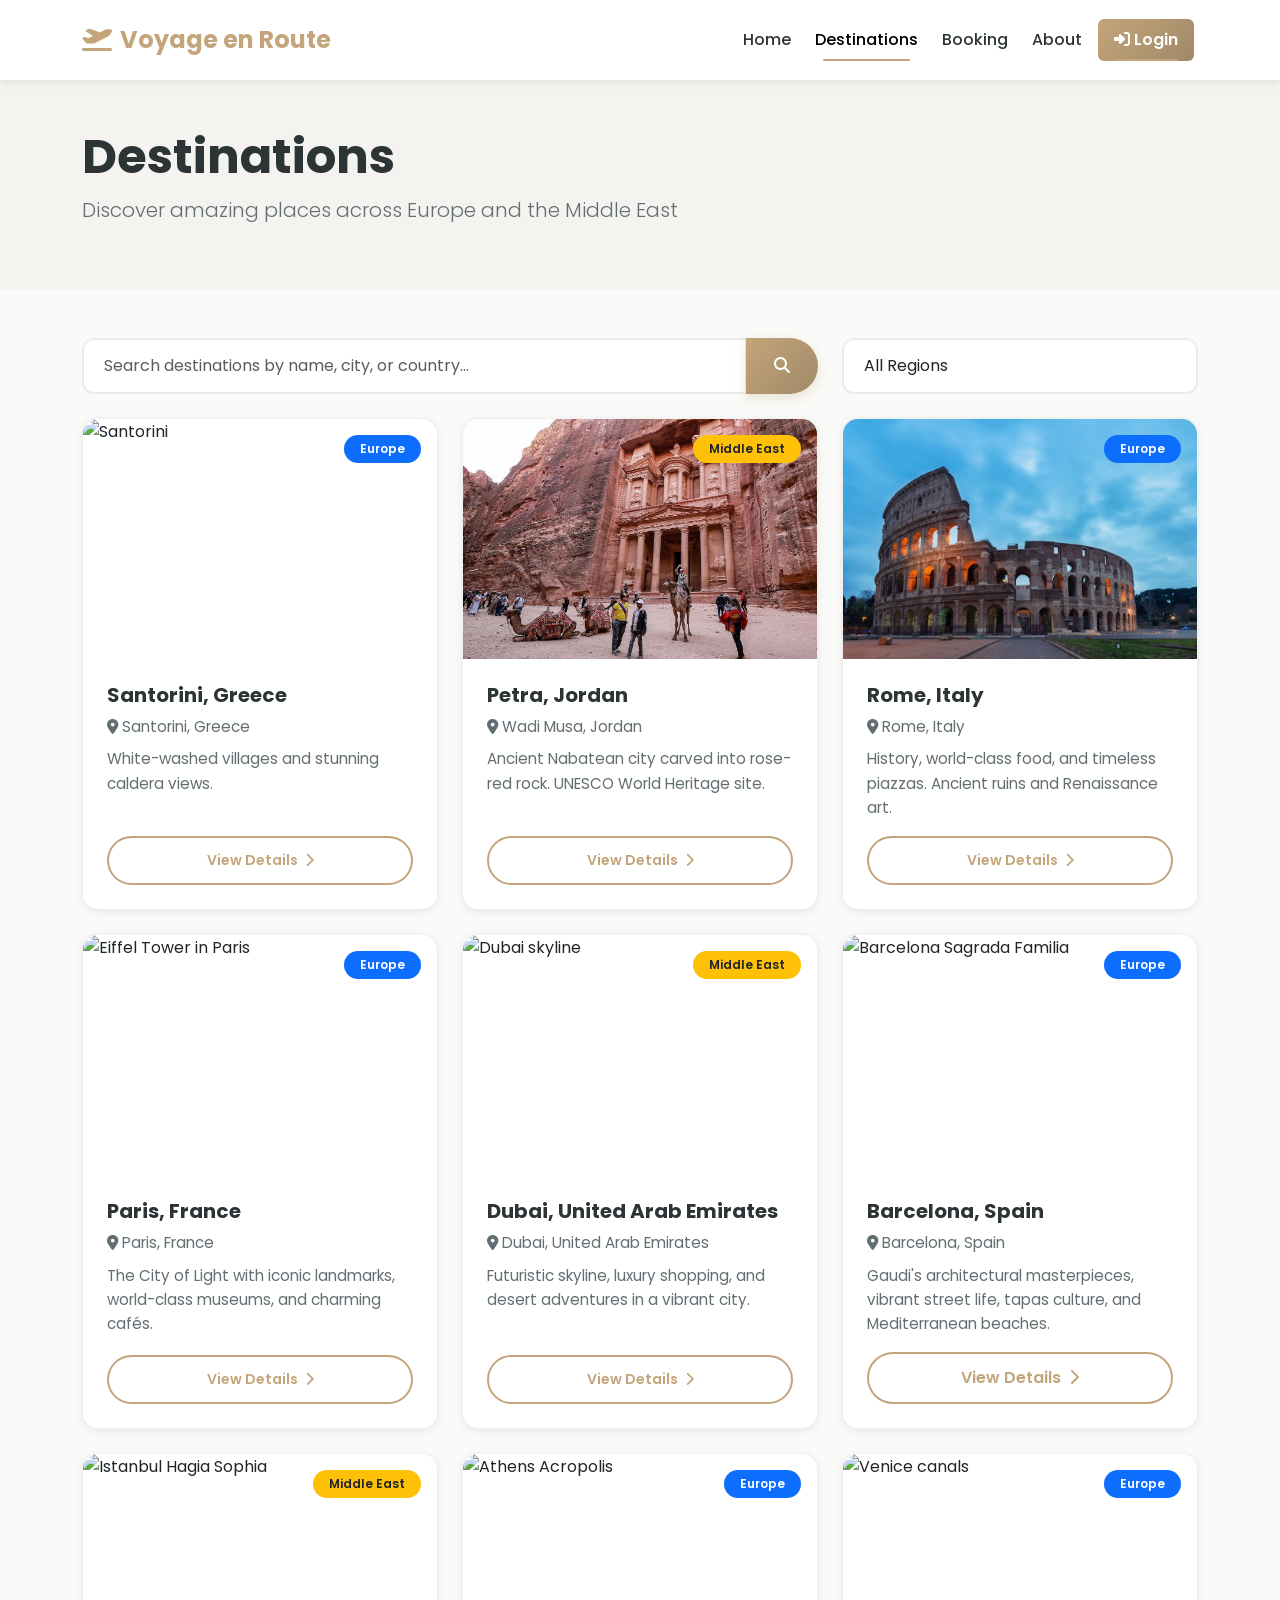
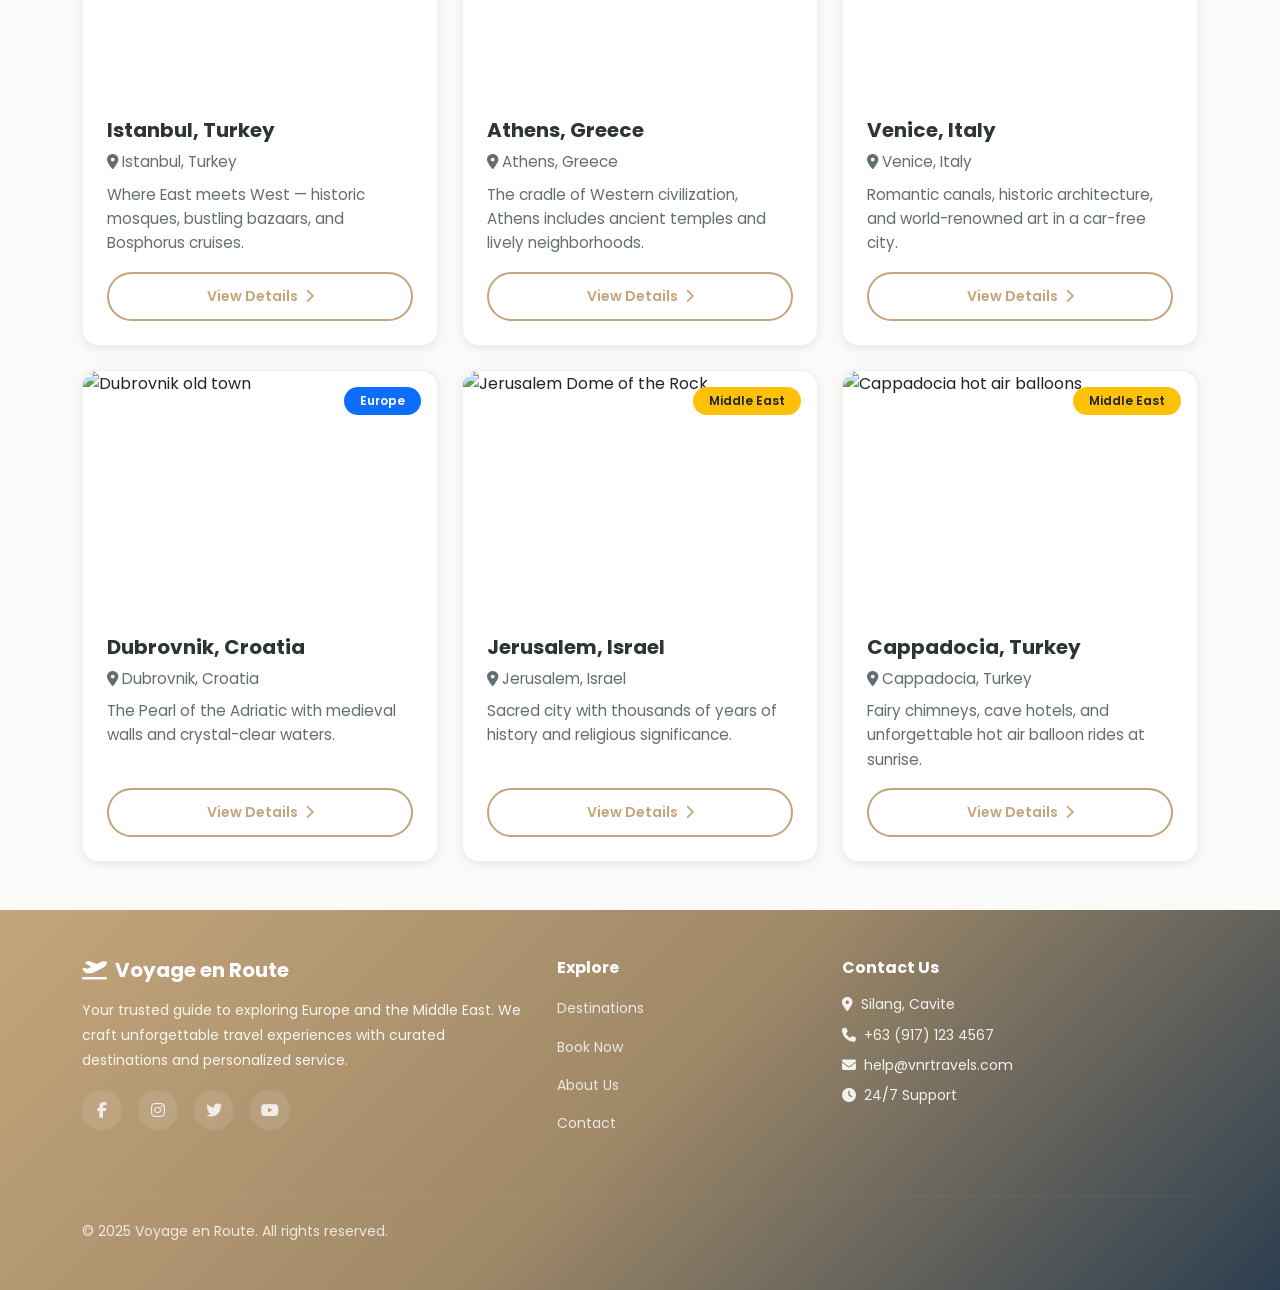
==== commit ee5ea5bb: "NVR v0.4" ====
--- a/destinations/index.html
+++ b/destinations/index.html
@@ -42,7 +42,7 @@
                         <a class="nav-link active" aria-current="page" href="index.html">Destinations</a>
                     </li>
                     <li class="nav-item">
-                        <a class="nav-link" href="../bookings/create.html">Create an Inquiry</a>
+                        <a class="nav-link" href="../bookings/create.html">Booking</a>
                     </li>
                     <li class="nav-item">
                         <a class="nav-link" href="../home.html#about">About</a>
